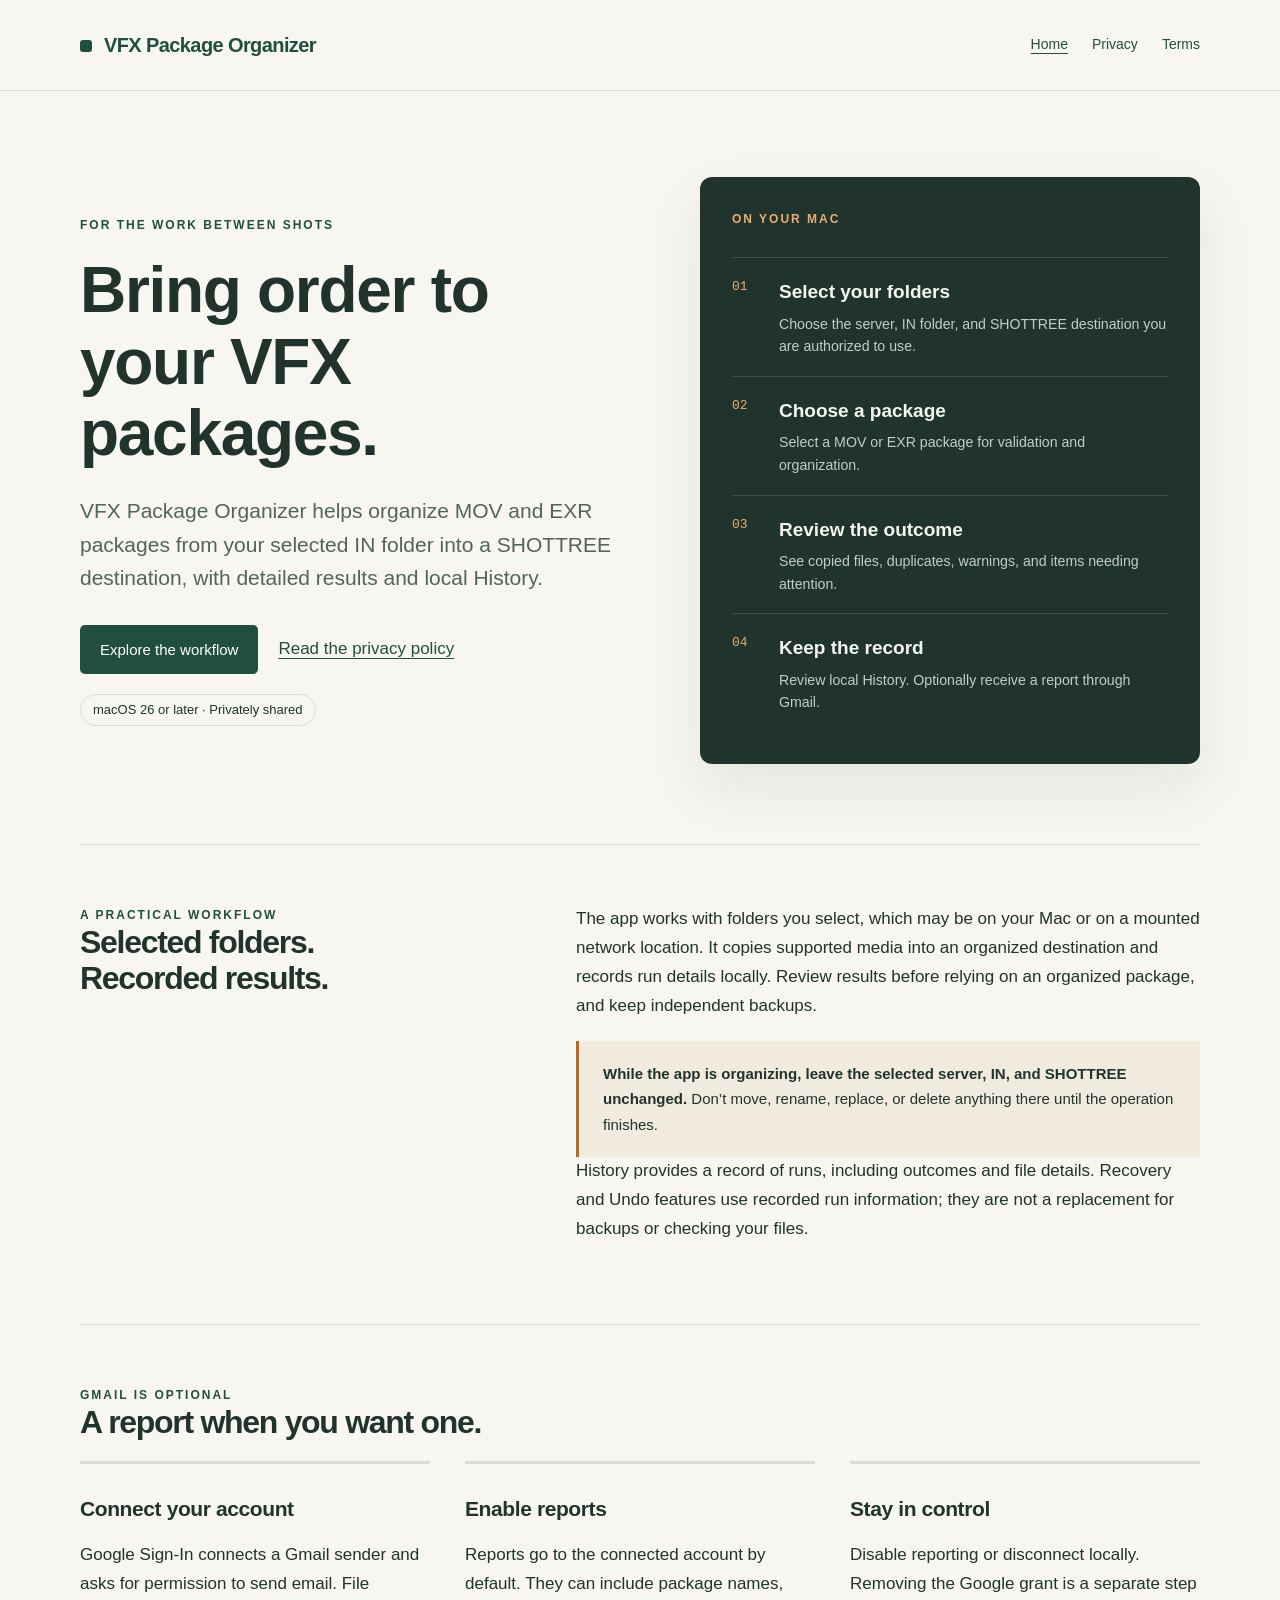
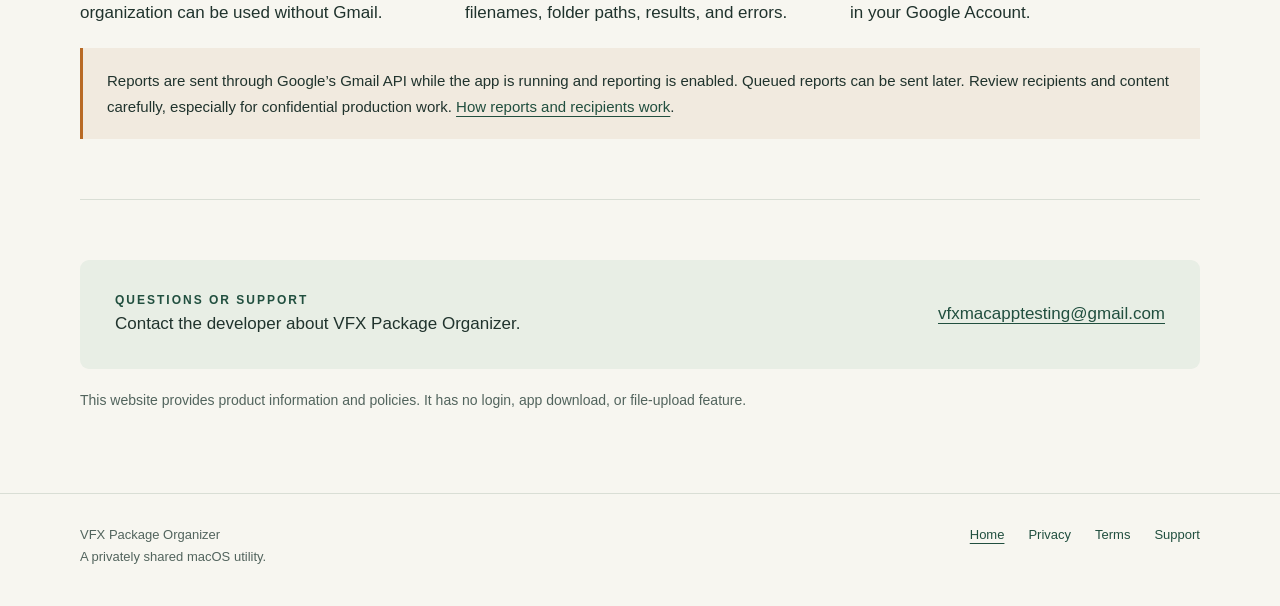
==== index.html @ 4f7b0f6a "Publish reviewed informational website" ====
<!doctype html>
<html lang="en"><head><meta charset="utf-8"><meta name="viewport" content="width=device-width,initial-scale=1"><meta name="referrer" content="no-referrer"><meta name="description" content="A macOS utility for organizing MOV and EXR packages, reviewing local History, and optionally sending Gmail reports."><title>Home · VFX Package Organizer</title><link rel="stylesheet" href="styles.css"></head>
<body><a class="skip" href="#main">Skip to content</a><header><div class="wrap bar"><a class="brand" href="index.html"><span aria-hidden="true"></span>VFX Package Organizer</a><nav aria-label="Main navigation"><a href="index.html" aria-current="page">Home</a><a href="privacy.html">Privacy</a><a href="terms.html">Terms</a></nav></div></header><main id="main" class="wrap"><section class="hero"><div><div class="eyebrow">For the work between shots</div><h1>Bring order to<br>your VFX packages.</h1><p class="lede">VFX Package Organizer helps organize MOV and EXR packages from your selected IN folder into a SHOTTREE destination, with detailed results and local History.</p><div class="actions"><a class="button" href="#workflow">Explore the workflow</a><a href="privacy.html">Read the privacy policy</a></div><span class="tag">macOS 26 or later · Privately shared</span></div><aside class="workflow" aria-label="Workflow overview"><div class="eyebrow">On your Mac</div><ol><li><strong>Select your folders</strong><small>Choose the server, IN folder, and SHOTTREE destination you are authorized to use.</small></li><li><strong>Choose a package</strong><small>Select a MOV or EXR package for validation and organization.</small></li><li><strong>Review the outcome</strong><small>See copied files, duplicates, warnings, and items needing attention.</small></li><li><strong>Keep the record</strong><small>Review local History. Optionally receive a report through Gmail.</small></li></ol></aside></section>
<section id="workflow" class="section split"><div><div class="eyebrow">A practical workflow</div><h2>Selected folders.<br>Recorded results.</h2></div><div><p>The app works with folders you select, which may be on your Mac or on a mounted network location. It copies supported media into an organized destination and records run details locally. Review results before relying on an organized package, and keep independent backups.</p><div class="note"><p><strong>While the app is organizing, leave the selected server, IN, and SHOTTREE unchanged.</strong> Don’t move, rename, replace, or delete anything there until the operation finishes.</p></div><p>History provides a record of runs, including outcomes and file details. Recovery and Undo features use recorded run information; they are not a replacement for backups or checking your files.</p></div></section>
<section class="section"><div class="eyebrow">Gmail is optional</div><h2>A report when you want one.</h2><div class="facts"><article><h3>Connect your account</h3><p>Google Sign-In connects a Gmail sender and asks for permission to send email. File organization can be used without Gmail.</p></article><article><h3>Enable reports</h3><p>Reports go to the connected account by default. They can include package names, filenames, folder paths, results, and errors.</p></article><article><h3>Stay in control</h3><p>Disable reporting or disconnect locally. Removing the Google grant is a separate step in your Google Account.</p></article></div><div class="note"><p>Reports are sent through Google’s Gmail API while the app is running and reporting is enabled. Queued reports can be sent later. Review recipients and content carefully, especially for confidential production work. <a href="privacy.html#reports">How reports and recipients work</a>.</p></div></section>
<section class="section"><div class="contact"><div><div class="eyebrow">Questions or support</div><p>Contact the developer about VFX Package Organizer.</p></div><a href="mailto:vfxmacapptesting@gmail.com">vfxmacapptesting@gmail.com</a></div><p class="quiet" style="margin-top:20px">This website provides product information and policies. It has no login, app download, or file-upload feature.</p></section></main><footer><div class="wrap foot"><div>VFX Package Organizer<br>A privately shared macOS utility.</div><nav aria-label="Footer navigation"><a href="index.html" aria-current="page">Home</a><a href="privacy.html">Privacy</a><a href="terms.html">Terms</a><a href="mailto:vfxmacapptesting@gmail.com">Support</a></nav></div></footer></body></html>
---- styles.css ----
:root{--ink:#20332d;--muted:#52645d;--paper:#f7f6f0;--line:#d9ded5;--green:#214f3f;--accent:#e8ad70}*{box-sizing:border-box}html{scroll-behavior:smooth}body{margin:0;background:var(--paper);color:var(--ink);font:17px/1.7 -apple-system,BlinkMacSystemFont,"Segoe UI",sans-serif}a{color:var(--green);text-underline-offset:4px}a:hover{text-decoration-thickness:2px}a:focus-visible{outline:3px solid #b86a25;outline-offset:5px}.skip{position:absolute;left:16px;top:-100px;background:white;padding:8px}.skip:focus{top:8px;z-index:5}.wrap{width:min(1120px,calc(100% - 48px));margin:auto}header{border-bottom:1px solid var(--line)}.bar{display:flex;justify-content:space-between;gap:24px;align-items:center;min-height:90px}.brand{font-weight:750;letter-spacing:-.6px;text-decoration:none;font-size:20px}.brand span{display:inline-block;width:12px;height:12px;background:var(--green);border-radius:3px;margin-right:12px}nav{display:flex;gap:24px;font-size:14px}nav a{text-decoration:none}nav a[aria-current]{text-decoration:underline}.eyebrow{text-transform:uppercase;letter-spacing:2px;font-size:12px;font-weight:750;color:var(--green)}h1,h2,h3{line-height:1.12;letter-spacing:-1.3px;font-weight:650}h1{font-size:clamp(42px,5vw,68px);margin:20px 0 24px}h2{font-size:32px;margin:0 0 20px}h3{font-size:21px;letter-spacing:-.4px}p{margin:0 0 20px}.lede{font-size:21px;line-height:1.6;color:var(--muted)}.hero{display:grid;grid-template-columns:1.1fr 1fr;gap:70px;align-items:center;padding:86px 0 80px}.hero p{max-width:560px}.actions{display:flex;gap:20px;align-items:center;flex-wrap:wrap;margin-top:30px}.button{background:var(--green);color:white;border-radius:5px;padding:12px 20px;text-decoration:none;font-size:15px}.quiet{font-size:14px;color:var(--muted)}.workflow{background:var(--ink);color:#f4f6ef;border-radius:12px;padding:32px;box-shadow:0 24px 55px #18372c15}.workflow .eyebrow{color:var(--accent)}.workflow ol{list-style:none;padding:0;margin:28px 0 0;counter-reset:step}.workflow li{position:relative;border-top:1px solid #ffffff24;padding:18px 0 18px 47px;counter-increment:step}.workflow li:before{content:"0" counter(step);position:absolute;left:0;color:var(--accent);font:13px/1.7 ui-monospace,monospace}.workflow strong{display:block;font-size:19px}.workflow small{color:#c1cfc5;line-height:1.6;display:block;margin-top:4px}.section{padding:60px 0;border-top:1px solid var(--line)}.split{display:grid;grid-template-columns:1fr 1.5fr;gap:80px}.facts{display:grid;grid-template-columns:repeat(3,1fr);gap:35px}.facts article{border-top:3px solid var(--line);padding-top:12px}.note{border-left:3px solid #b86a25;background:#f1eadf;padding:20px 24px;font-size:15px}.note p:last-child{margin:0}.contact{background:#e8eee5;border-radius:9px;padding:30px 35px;display:flex;justify-content:space-between;gap:20px;align-items:center}.contact p{margin:0}.pagehead{padding:64px 0 36px;max-width:800px}.pagehead h1{font-size:clamp(42px,5vw,58px)}.document{display:grid;grid-template-columns:230px minmax(0,730px);gap:70px;padding-bottom:70px}.toc{align-self:start;position:sticky;top:24px;font-size:14px}.toc ol{padding-left:18px}.toc li{padding:5px 0}.prose section{padding:26px 0;border-top:1px solid var(--line);scroll-margin-top:24px}.prose h2{font-size:27px;letter-spacing:-.7px}.prose li{margin-bottom:10px}.prose code{font-size:14px;overflow-wrap:anywhere}footer{border-top:1px solid var(--line);padding:30px 0 38px;font-size:13px;color:var(--muted)}.foot{display:flex;justify-content:space-between;gap:25px;flex-wrap:wrap}.foot nav{font-size:13px}.scope{font-size:13px;font-family:ui-monospace,monospace;overflow-wrap:anywhere}.tag{font-size:13px;display:inline-block;border:1px solid var(--line);border-radius:30px;padding:4px 12px;margin-top:20px}@media(max-width:800px){.hero{grid-template-columns:1fr;gap:35px;padding:48px 0}.split,.document{grid-template-columns:1fr;gap:24px}.toc{position:static;border:1px solid var(--line);padding:18px}.toc ol{columns:2}.facts{grid-template-columns:1fr}.bar{align-items:flex-start;flex-direction:column;gap:12px;padding:20px 0}nav{gap:20px}.contact{flex-direction:column;align-items:flex-start}.section{padding:40px 0}}@media(max-width:440px){.wrap{width:calc(100% - 32px)}.toc ol{columns:1}.workflow{padding:24px}h1{font-size:42px}.brand{font-size:18px}}
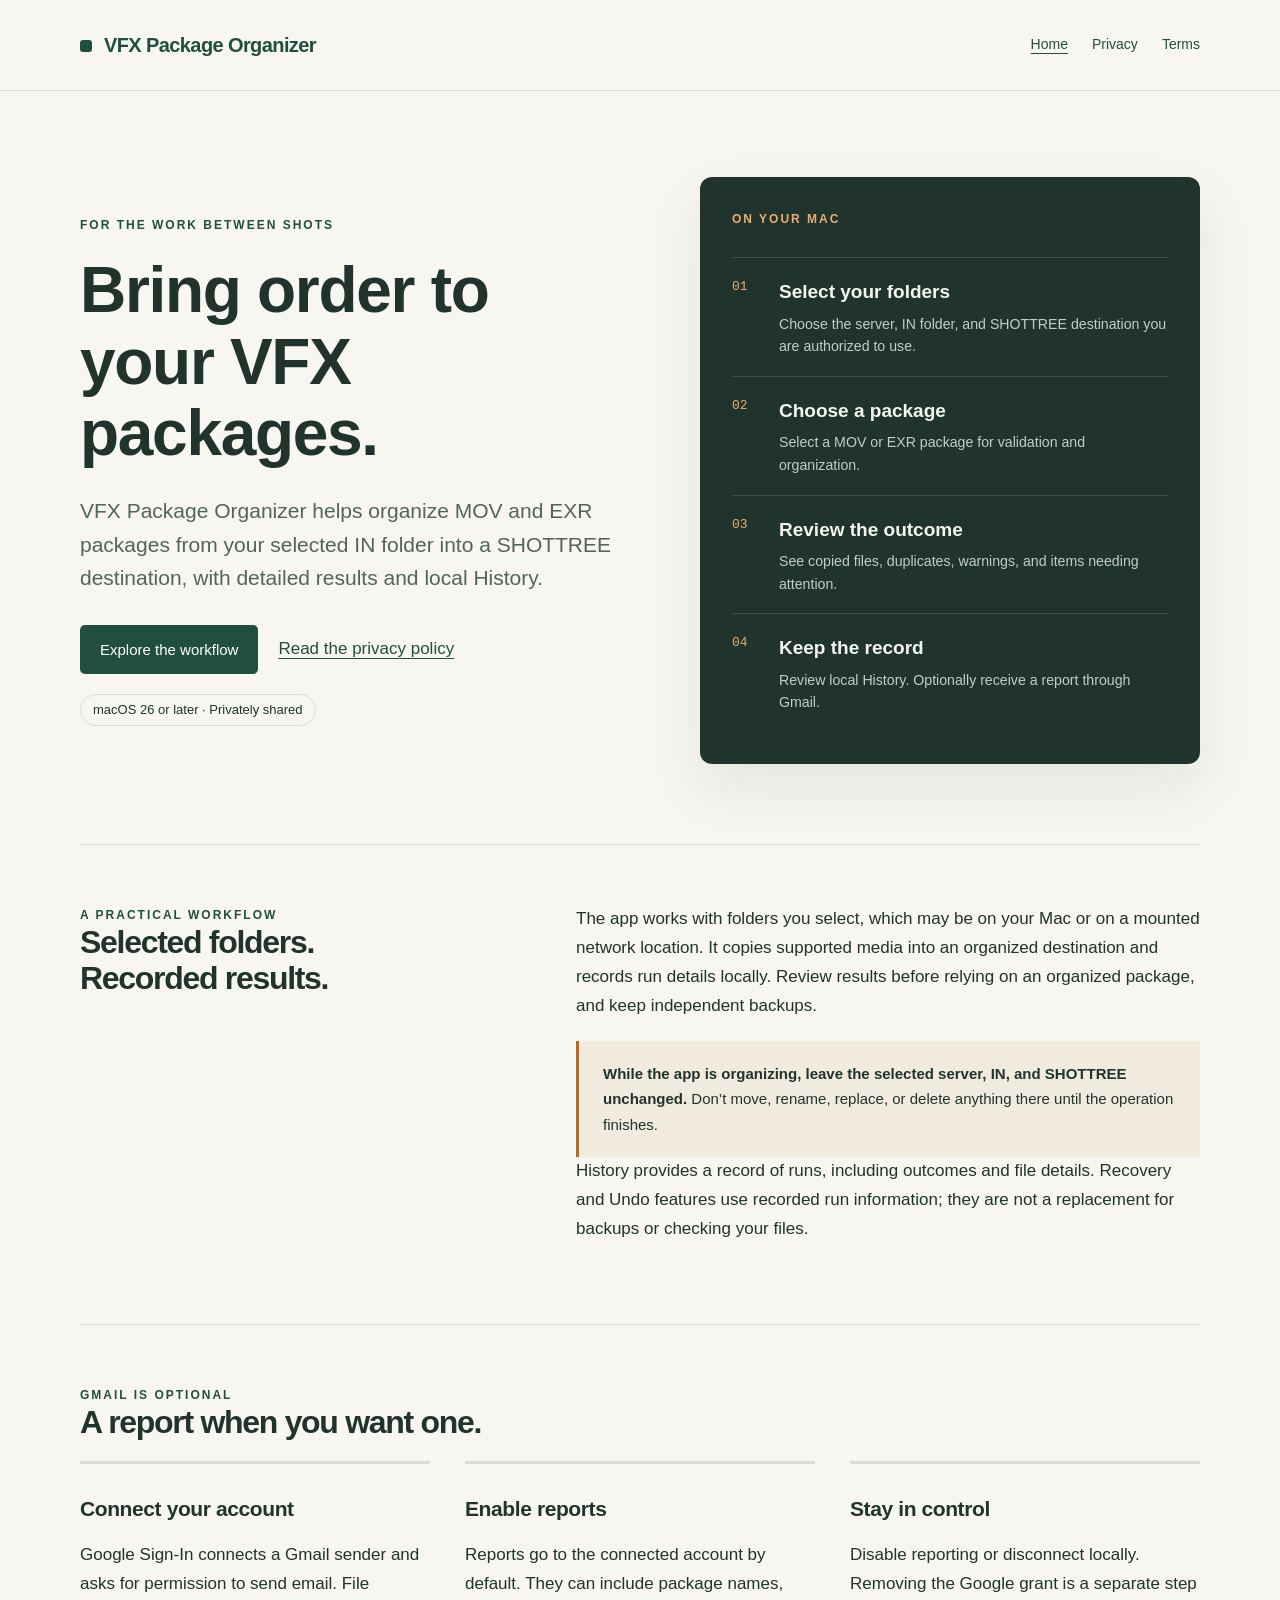
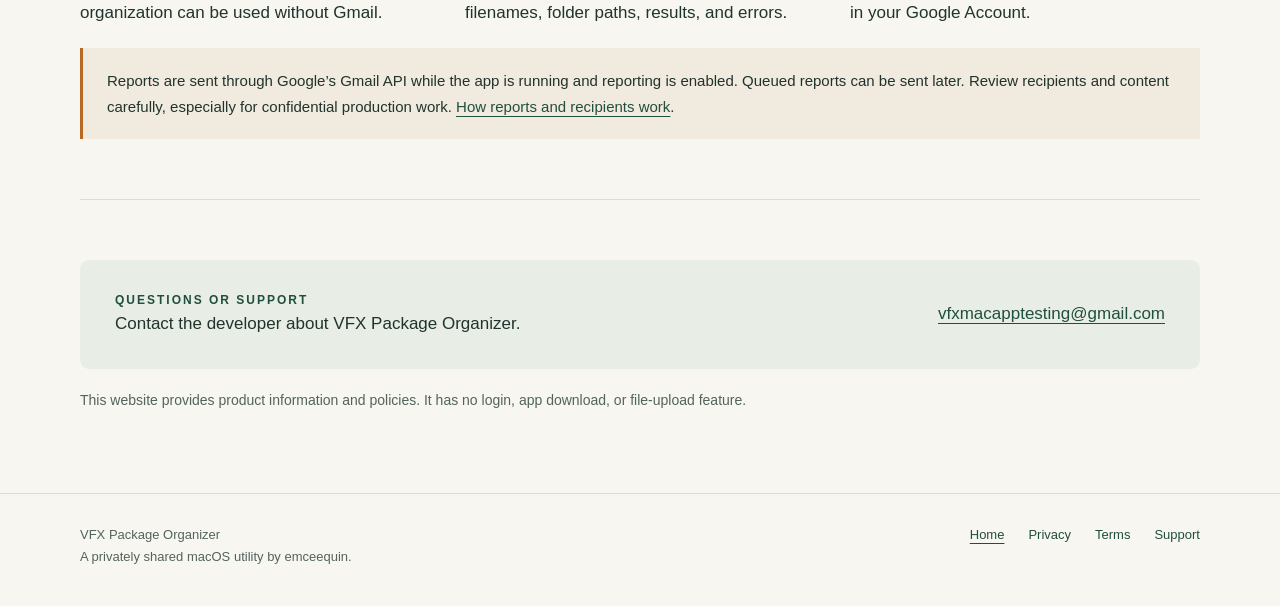
==== commit 6dd81cc4: "Update index.html" ====
--- a/index.html
+++ b/index.html
@@ -3,4 +3,4 @@
 <body><a class="skip" href="#main">Skip to content</a><header><div class="wrap bar"><a class="brand" href="index.html"><span aria-hidden="true"></span>VFX Package Organizer</a><nav aria-label="Main navigation"><a href="index.html" aria-current="page">Home</a><a href="privacy.html">Privacy</a><a href="terms.html">Terms</a></nav></div></header><main id="main" class="wrap"><section class="hero"><div><div class="eyebrow">For the work between shots</div><h1>Bring order to<br>your VFX packages.</h1><p class="lede">VFX Package Organizer helps organize MOV and EXR packages from your selected IN folder into a SHOTTREE destination, with detailed results and local History.</p><div class="actions"><a class="button" href="#workflow">Explore the workflow</a><a href="privacy.html">Read the privacy policy</a></div><span class="tag">macOS 26 or later · Privately shared</span></div><aside class="workflow" aria-label="Workflow overview"><div class="eyebrow">On your Mac</div><ol><li><strong>Select your folders</strong><small>Choose the server, IN folder, and SHOTTREE destination you are authorized to use.</small></li><li><strong>Choose a package</strong><small>Select a MOV or EXR package for validation and organization.</small></li><li><strong>Review the outcome</strong><small>See copied files, duplicates, warnings, and items needing attention.</small></li><li><strong>Keep the record</strong><small>Review local History. Optionally receive a report through Gmail.</small></li></ol></aside></section>
 <section id="workflow" class="section split"><div><div class="eyebrow">A practical workflow</div><h2>Selected folders.<br>Recorded results.</h2></div><div><p>The app works with folders you select, which may be on your Mac or on a mounted network location. It copies supported media into an organized destination and records run details locally. Review results before relying on an organized package, and keep independent backups.</p><div class="note"><p><strong>While the app is organizing, leave the selected server, IN, and SHOTTREE unchanged.</strong> Don’t move, rename, replace, or delete anything there until the operation finishes.</p></div><p>History provides a record of runs, including outcomes and file details. Recovery and Undo features use recorded run information; they are not a replacement for backups or checking your files.</p></div></section>
 <section class="section"><div class="eyebrow">Gmail is optional</div><h2>A report when you want one.</h2><div class="facts"><article><h3>Connect your account</h3><p>Google Sign-In connects a Gmail sender and asks for permission to send email. File organization can be used without Gmail.</p></article><article><h3>Enable reports</h3><p>Reports go to the connected account by default. They can include package names, filenames, folder paths, results, and errors.</p></article><article><h3>Stay in control</h3><p>Disable reporting or disconnect locally. Removing the Google grant is a separate step in your Google Account.</p></article></div><div class="note"><p>Reports are sent through Google’s Gmail API while the app is running and reporting is enabled. Queued reports can be sent later. Review recipients and content carefully, especially for confidential production work. <a href="privacy.html#reports">How reports and recipients work</a>.</p></div></section>
-<section class="section"><div class="contact"><div><div class="eyebrow">Questions or support</div><p>Contact the developer about VFX Package Organizer.</p></div><a href="mailto:vfxmacapptesting@gmail.com">vfxmacapptesting@gmail.com</a></div><p class="quiet" style="margin-top:20px">This website provides product information and policies. It has no login, app download, or file-upload feature.</p></section></main><footer><div class="wrap foot"><div>VFX Package Organizer<br>A privately shared macOS utility.</div><nav aria-label="Footer navigation"><a href="index.html" aria-current="page">Home</a><a href="privacy.html">Privacy</a><a href="terms.html">Terms</a><a href="mailto:vfxmacapptesting@gmail.com">Support</a></nav></div></footer></body></html>+<section class="section"><div class="contact"><div><div class="eyebrow">Questions or support</div><p>Contact the developer about VFX Package Organizer.</p></div><a href="mailto:vfxmacapptesting@gmail.com">vfxmacapptesting@gmail.com</a></div><p class="quiet" style="margin-top:20px">This website provides product information and policies. It has no login, app download, or file-upload feature.</p></section></main><footer><div class="wrap foot"><div>VFX Package Organizer<br>A privately shared macOS utility by emceequin.</div><nav aria-label="Footer navigation"><a href="index.html" aria-current="page">Home</a><a href="privacy.html">Privacy</a><a href="terms.html">Terms</a><a href="mailto:vfxmacapptesting@gmail.com">Support</a></nav></div></footer></body></html>
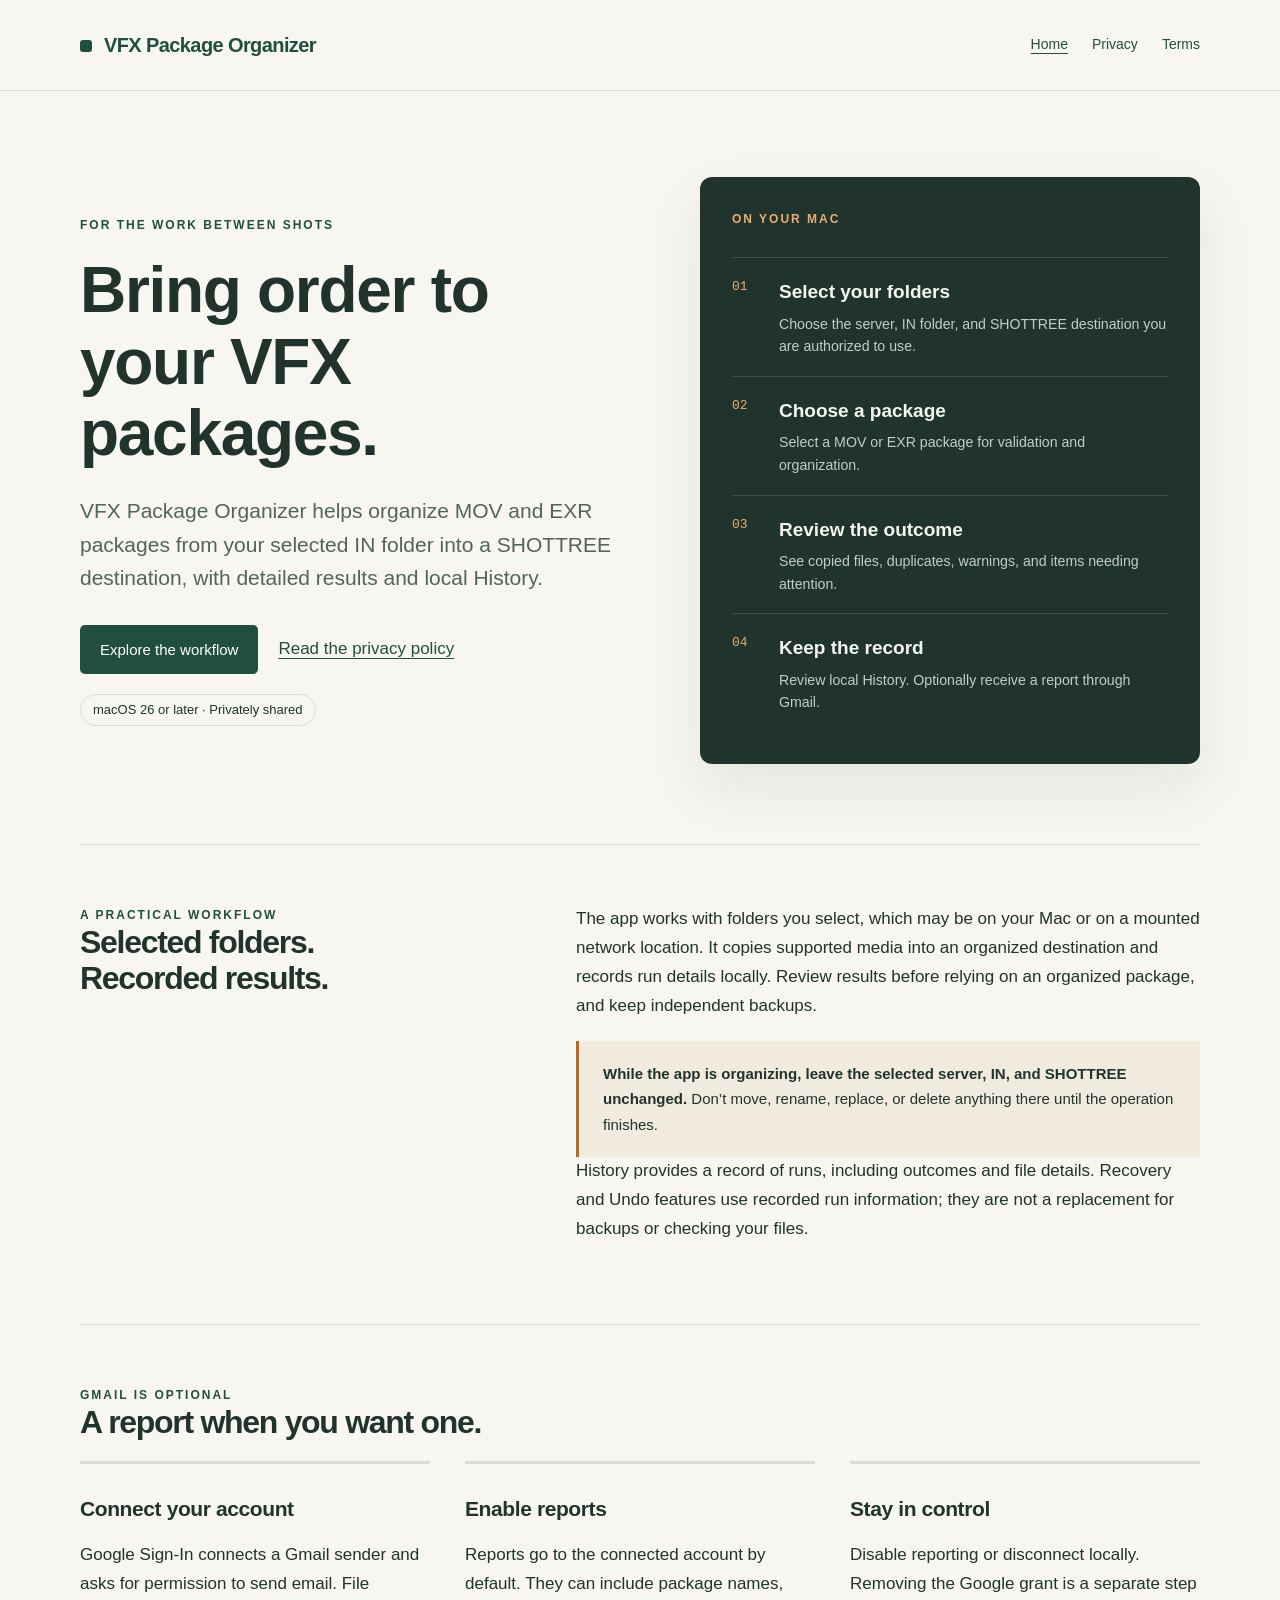
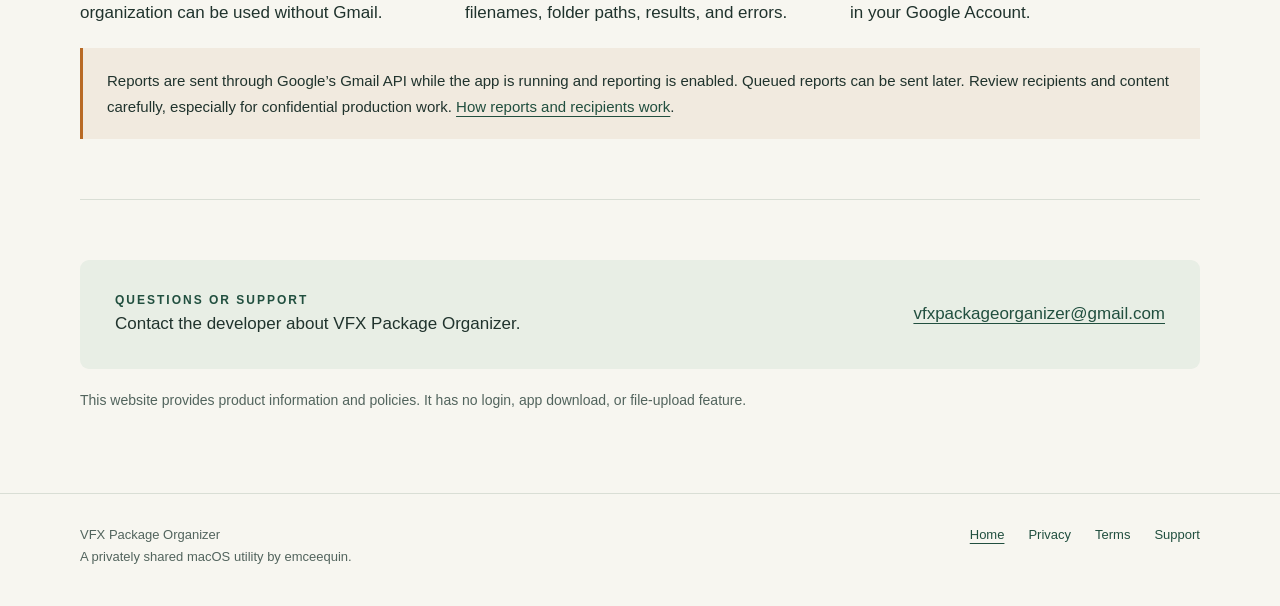
==== commit e9dfbaf4: "Update index.html with vfxpackageorganizer@gmail.com" ====
--- a/index.html
+++ b/index.html
@@ -3,4 +3,4 @@
 <body><a class="skip" href="#main">Skip to content</a><header><div class="wrap bar"><a class="brand" href="index.html"><span aria-hidden="true"></span>VFX Package Organizer</a><nav aria-label="Main navigation"><a href="index.html" aria-current="page">Home</a><a href="privacy.html">Privacy</a><a href="terms.html">Terms</a></nav></div></header><main id="main" class="wrap"><section class="hero"><div><div class="eyebrow">For the work between shots</div><h1>Bring order to<br>your VFX packages.</h1><p class="lede">VFX Package Organizer helps organize MOV and EXR packages from your selected IN folder into a SHOTTREE destination, with detailed results and local History.</p><div class="actions"><a class="button" href="#workflow">Explore the workflow</a><a href="privacy.html">Read the privacy policy</a></div><span class="tag">macOS 26 or later · Privately shared</span></div><aside class="workflow" aria-label="Workflow overview"><div class="eyebrow">On your Mac</div><ol><li><strong>Select your folders</strong><small>Choose the server, IN folder, and SHOTTREE destination you are authorized to use.</small></li><li><strong>Choose a package</strong><small>Select a MOV or EXR package for validation and organization.</small></li><li><strong>Review the outcome</strong><small>See copied files, duplicates, warnings, and items needing attention.</small></li><li><strong>Keep the record</strong><small>Review local History. Optionally receive a report through Gmail.</small></li></ol></aside></section>
 <section id="workflow" class="section split"><div><div class="eyebrow">A practical workflow</div><h2>Selected folders.<br>Recorded results.</h2></div><div><p>The app works with folders you select, which may be on your Mac or on a mounted network location. It copies supported media into an organized destination and records run details locally. Review results before relying on an organized package, and keep independent backups.</p><div class="note"><p><strong>While the app is organizing, leave the selected server, IN, and SHOTTREE unchanged.</strong> Don’t move, rename, replace, or delete anything there until the operation finishes.</p></div><p>History provides a record of runs, including outcomes and file details. Recovery and Undo features use recorded run information; they are not a replacement for backups or checking your files.</p></div></section>
 <section class="section"><div class="eyebrow">Gmail is optional</div><h2>A report when you want one.</h2><div class="facts"><article><h3>Connect your account</h3><p>Google Sign-In connects a Gmail sender and asks for permission to send email. File organization can be used without Gmail.</p></article><article><h3>Enable reports</h3><p>Reports go to the connected account by default. They can include package names, filenames, folder paths, results, and errors.</p></article><article><h3>Stay in control</h3><p>Disable reporting or disconnect locally. Removing the Google grant is a separate step in your Google Account.</p></article></div><div class="note"><p>Reports are sent through Google’s Gmail API while the app is running and reporting is enabled. Queued reports can be sent later. Review recipients and content carefully, especially for confidential production work. <a href="privacy.html#reports">How reports and recipients work</a>.</p></div></section>
-<section class="section"><div class="contact"><div><div class="eyebrow">Questions or support</div><p>Contact the developer about VFX Package Organizer.</p></div><a href="mailto:vfxmacapptesting@gmail.com">vfxmacapptesting@gmail.com</a></div><p class="quiet" style="margin-top:20px">This website provides product information and policies. It has no login, app download, or file-upload feature.</p></section></main><footer><div class="wrap foot"><div>VFX Package Organizer<br>A privately shared macOS utility by emceequin.</div><nav aria-label="Footer navigation"><a href="index.html" aria-current="page">Home</a><a href="privacy.html">Privacy</a><a href="terms.html">Terms</a><a href="mailto:vfxmacapptesting@gmail.com">Support</a></nav></div></footer></body></html>
+<section class="section"><div class="contact"><div><div class="eyebrow">Questions or support</div><p>Contact the developer about VFX Package Organizer.</p></div><a href="mailto:vfxpackageorganizer@gmail.com">vfxpackageorganizer@gmail.com</a></div><p class="quiet" style="margin-top:20px">This website provides product information and policies. It has no login, app download, or file-upload feature.</p></section></main><footer><div class="wrap foot"><div>VFX Package Organizer<br>A privately shared macOS utility by emceequin.</div><nav aria-label="Footer navigation"><a href="index.html" aria-current="page">Home</a><a href="privacy.html">Privacy</a><a href="terms.html">Terms</a><a href="mailto:vfxpackageorganizer@gmail.com">Support</a></nav></div></footer></body></html>
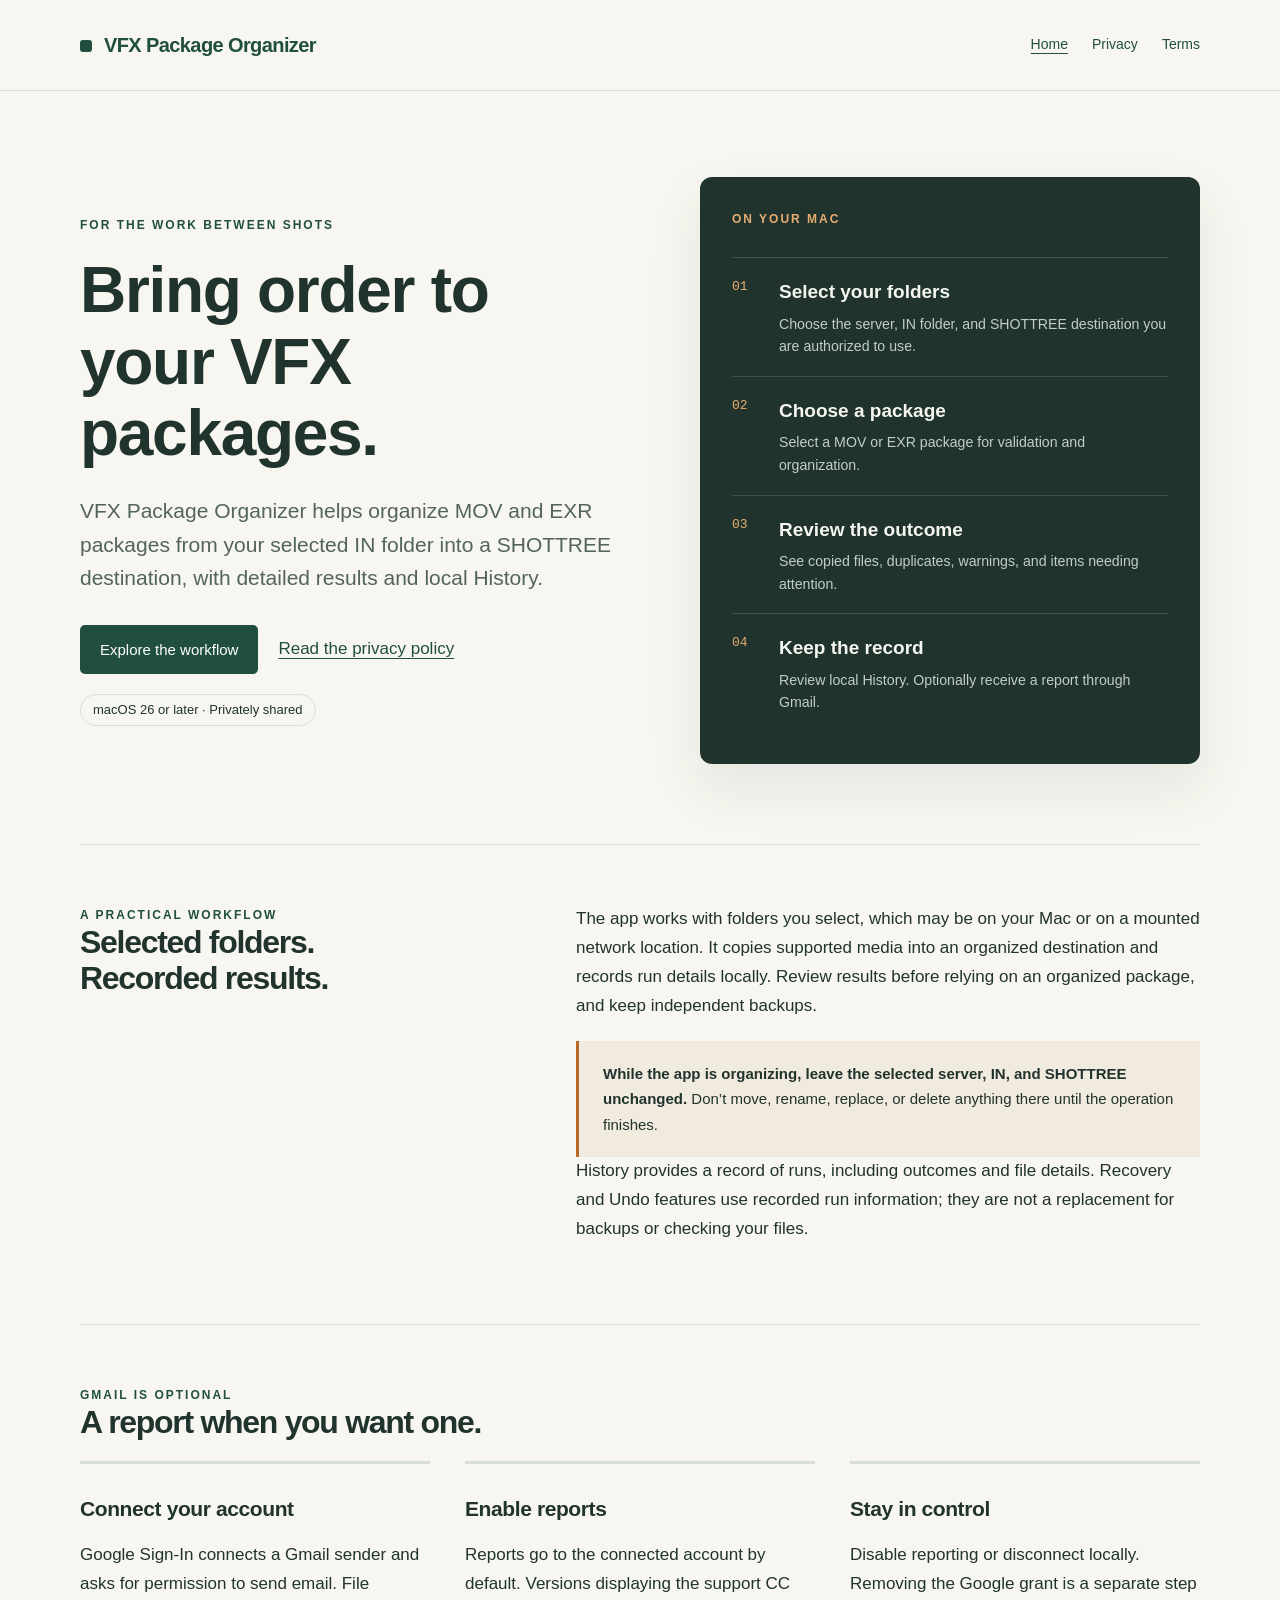
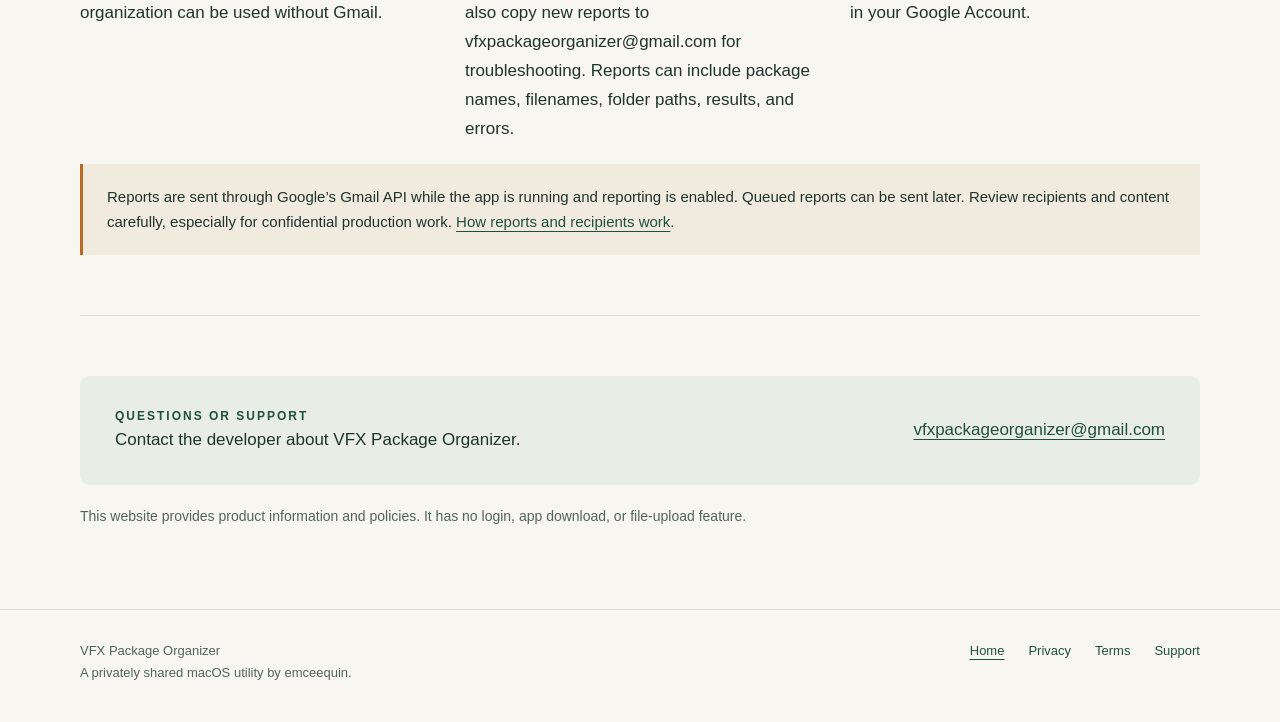
==== commit b92f3e62: "Update Website Disclosures for Support CC Reports" ====
--- a/index.html
+++ b/index.html
@@ -2,5 +2,5 @@
 <html lang="en"><head><meta charset="utf-8"><meta name="viewport" content="width=device-width,initial-scale=1"><meta name="referrer" content="no-referrer"><meta name="description" content="A macOS utility for organizing MOV and EXR packages, reviewing local History, and optionally sending Gmail reports."><title>Home · VFX Package Organizer</title><link rel="stylesheet" href="styles.css"></head>
 <body><a class="skip" href="#main">Skip to content</a><header><div class="wrap bar"><a class="brand" href="index.html"><span aria-hidden="true"></span>VFX Package Organizer</a><nav aria-label="Main navigation"><a href="index.html" aria-current="page">Home</a><a href="privacy.html">Privacy</a><a href="terms.html">Terms</a></nav></div></header><main id="main" class="wrap"><section class="hero"><div><div class="eyebrow">For the work between shots</div><h1>Bring order to<br>your VFX packages.</h1><p class="lede">VFX Package Organizer helps organize MOV and EXR packages from your selected IN folder into a SHOTTREE destination, with detailed results and local History.</p><div class="actions"><a class="button" href="#workflow">Explore the workflow</a><a href="privacy.html">Read the privacy policy</a></div><span class="tag">macOS 26 or later · Privately shared</span></div><aside class="workflow" aria-label="Workflow overview"><div class="eyebrow">On your Mac</div><ol><li><strong>Select your folders</strong><small>Choose the server, IN folder, and SHOTTREE destination you are authorized to use.</small></li><li><strong>Choose a package</strong><small>Select a MOV or EXR package for validation and organization.</small></li><li><strong>Review the outcome</strong><small>See copied files, duplicates, warnings, and items needing attention.</small></li><li><strong>Keep the record</strong><small>Review local History. Optionally receive a report through Gmail.</small></li></ol></aside></section>
 <section id="workflow" class="section split"><div><div class="eyebrow">A practical workflow</div><h2>Selected folders.<br>Recorded results.</h2></div><div><p>The app works with folders you select, which may be on your Mac or on a mounted network location. It copies supported media into an organized destination and records run details locally. Review results before relying on an organized package, and keep independent backups.</p><div class="note"><p><strong>While the app is organizing, leave the selected server, IN, and SHOTTREE unchanged.</strong> Don’t move, rename, replace, or delete anything there until the operation finishes.</p></div><p>History provides a record of runs, including outcomes and file details. Recovery and Undo features use recorded run information; they are not a replacement for backups or checking your files.</p></div></section>
-<section class="section"><div class="eyebrow">Gmail is optional</div><h2>A report when you want one.</h2><div class="facts"><article><h3>Connect your account</h3><p>Google Sign-In connects a Gmail sender and asks for permission to send email. File organization can be used without Gmail.</p></article><article><h3>Enable reports</h3><p>Reports go to the connected account by default. They can include package names, filenames, folder paths, results, and errors.</p></article><article><h3>Stay in control</h3><p>Disable reporting or disconnect locally. Removing the Google grant is a separate step in your Google Account.</p></article></div><div class="note"><p>Reports are sent through Google’s Gmail API while the app is running and reporting is enabled. Queued reports can be sent later. Review recipients and content carefully, especially for confidential production work. <a href="privacy.html#reports">How reports and recipients work</a>.</p></div></section>
+<section class="section"><div class="eyebrow">Gmail is optional</div><h2>A report when you want one.</h2><div class="facts"><article><h3>Connect your account</h3><p>Google Sign-In connects a Gmail sender and asks for permission to send email. File organization can be used without Gmail.</p></article><article><h3>Enable reports</h3><p>Reports go to the connected account by default. Versions displaying the support CC also copy new reports to vfxpackageorganizer@gmail.com for troubleshooting. Reports can include package names, filenames, folder paths, results, and errors.</p></article><article><h3>Stay in control</h3><p>Disable reporting or disconnect locally. Removing the Google grant is a separate step in your Google Account.</p></article></div><div class="note"><p>Reports are sent through Google’s Gmail API while the app is running and reporting is enabled. Queued reports can be sent later. Review recipients and content carefully, especially for confidential production work. <a href="privacy.html#reports">How reports and recipients work</a>.</p></div></section>
 <section class="section"><div class="contact"><div><div class="eyebrow">Questions or support</div><p>Contact the developer about VFX Package Organizer.</p></div><a href="mailto:vfxpackageorganizer@gmail.com">vfxpackageorganizer@gmail.com</a></div><p class="quiet" style="margin-top:20px">This website provides product information and policies. It has no login, app download, or file-upload feature.</p></section></main><footer><div class="wrap foot"><div>VFX Package Organizer<br>A privately shared macOS utility by emceequin.</div><nav aria-label="Footer navigation"><a href="index.html" aria-current="page">Home</a><a href="privacy.html">Privacy</a><a href="terms.html">Terms</a><a href="mailto:vfxpackageorganizer@gmail.com">Support</a></nav></div></footer></body></html>
